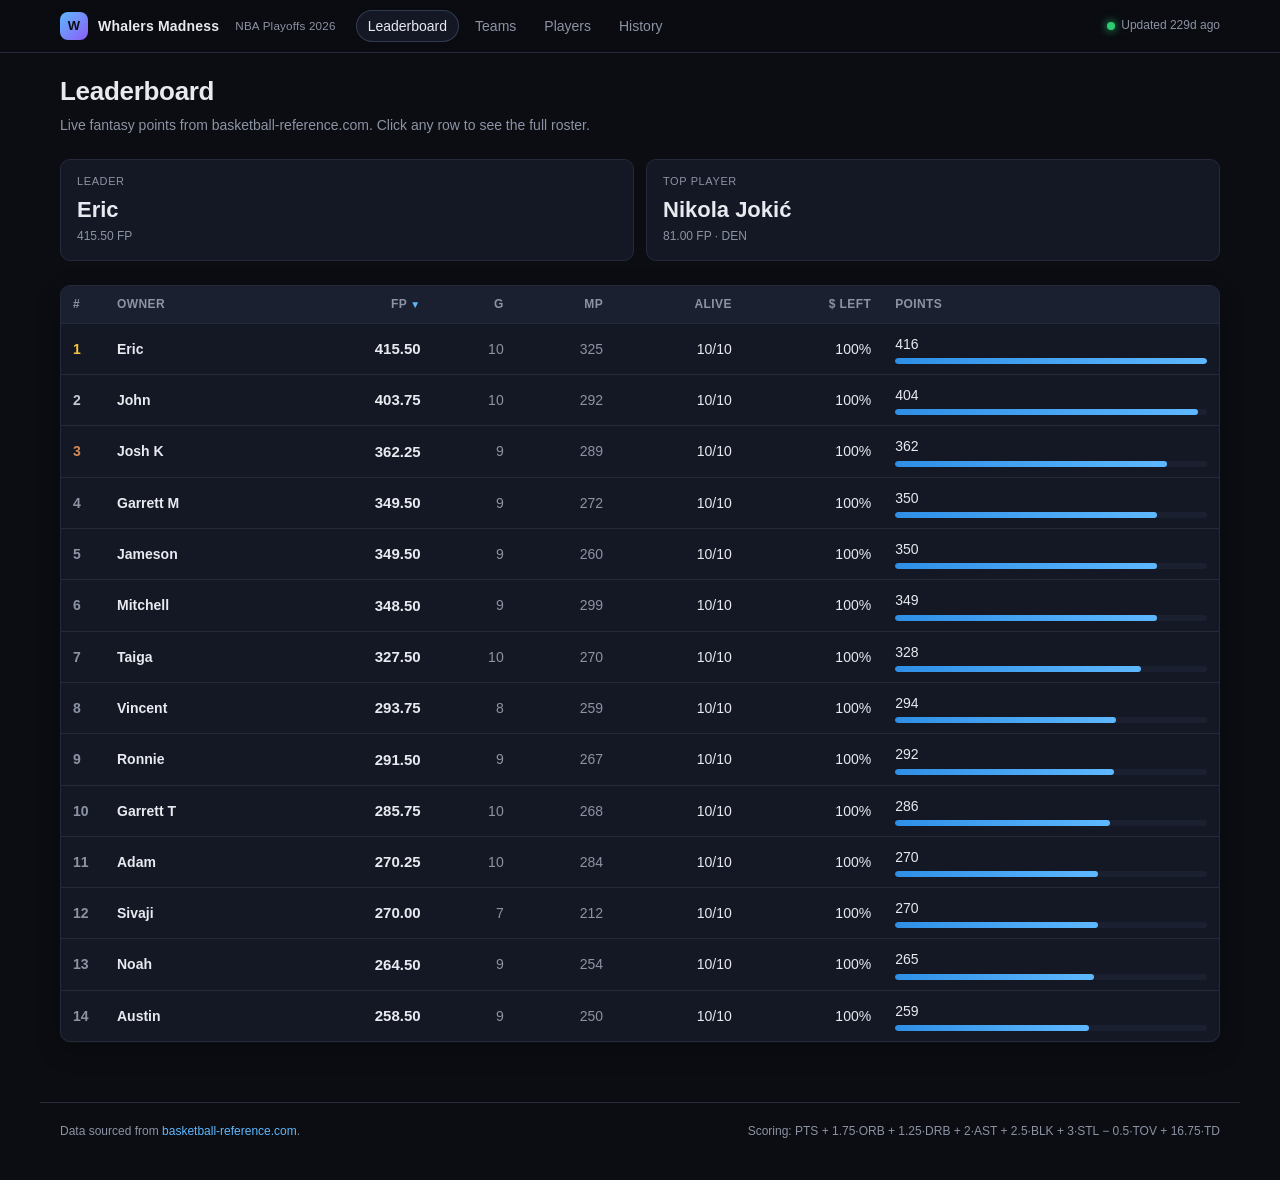
==== index.html @ 72599ed0 "feat: initial Whalers Madness NBA playoff fantasy site Static site with leaderboard, team detail, pl" ====
<!doctype html>
<html lang="en">
<head>
  <meta charset="utf-8">
  <meta name="viewport" content="width=device-width,initial-scale=1">
  <title>Leaderboard · Whalers Madness</title>
  <link rel="icon" href="data:image/svg+xml;utf8,<svg xmlns='http://www.w3.org/2000/svg' viewBox='0 0 32 32'><rect rx='8' width='32' height='32' fill='%235eb8ff'/><text x='50%25' y='56%25' text-anchor='middle' font-size='18' font-family='system-ui' font-weight='900' fill='%230b0d12'>W</text></svg>">
  <link rel="stylesheet" href="assets/css/style.css">
</head>
<body>
  <header class="site-header">
    <div class="inner">
      <a class="brand" href="./">
        <span class="logo">W</span>
        Whalers Madness <small>NBA Playoffs 2026</small>
      </a>
      <nav class="site-nav">
        <a href="./" data-page="leaderboard">Leaderboard</a>
        <a href="teams.html" data-page="teams">Teams</a>
        <a href="players.html" data-page="players">Players</a>
        <a href="history.html" data-page="history">History</a>
      </nav>
      <span class="updated"><span class="dot"></span><span id="updated-at">Loading…</span></span>
    </div>
  </header>

  <main>
    <h1 class="page-title">Leaderboard</h1>
    <p class="page-subtitle">Live fantasy points from basketball-reference.com. Click any row to see the full roster.</p>

    <div id="summary" class="stat-row"></div>

    <div class="table-wrap">
      <div class="table-scroll">
        <table class="stats" id="leaderboard-table">
          <thead>
            <tr>
              <th class="left" data-sort-key="rank" data-sort-default="asc">#</th>
              <th class="left" data-sort-key="owner" data-sort-default="asc">Owner</th>
              <th data-sort-key="FP">FP</th>
              <th class="hide-sm" data-sort-key="G">G</th>
              <th class="hide-sm" data-sort-key="MP">MP</th>
              <th data-sort-key="playersLeft">Alive</th>
              <th class="hide-sm" data-sort-key="salaryLeftPct">$ Left</th>
              <th class="left hide-sm">Points</th>
            </tr>
          </thead>
          <tbody><tr><td colspan="8" class="loading">Loading leaderboard</td></tr></tbody>
        </table>
      </div>
    </div>
  </main>

  <footer class="site-footer">
    <span>Data sourced from <a href="https://www.basketball-reference.com/" target="_blank" rel="noopener">basketball-reference.com</a>.</span>
    <span>Scoring: PTS + 1.75·ORB + 1.25·DRB + 2·AST + 2.5·BLK + 3·STL − 0.5·TOV + 16.75·TD</span>
  </footer>

  <script type="module" src="assets/js/leaderboard.js"></script>
</body>
</html>
---- assets/css/style.css ----
:root {
  --bg: #0b0d12;
  --surface: #141824;
  --surface-2: #1b2030;
  --border: #242a3a;
  --border-strong: #323a4f;
  --text: #e8eaf0;
  --muted: #8c93a4;
  --accent: #5eb8ff;
  --accent-strong: #2e8fe6;
  --gold: #f5c443;
  --silver: #c8cbd1;
  --bronze: #d38a55;
  --good: #2ecc71;
  --bad: #ff5a5f;
  --warn: #f6ad3c;
  --radius: 10px;
  --shadow: 0 1px 0 rgba(255,255,255,0.02), 0 8px 24px rgba(0,0,0,0.25);
  --mono: "SF Mono", "JetBrains Mono", Menlo, Consolas, monospace;
}

* { box-sizing: border-box; }

html, body {
  margin: 0;
  padding: 0;
  background: var(--bg);
  color: var(--text);
  font-family: -apple-system, BlinkMacSystemFont, "Segoe UI", Roboto,
    "Helvetica Neue", Arial, sans-serif;
  font-size: 14px;
  line-height: 1.45;
  -webkit-font-smoothing: antialiased;
}

a { color: var(--accent); text-decoration: none; }
a:hover { color: var(--accent-strong); }

/* ------------------------------------------------------- Header / nav */

.site-header {
  position: sticky;
  top: 0;
  z-index: 10;
  background: rgba(11, 13, 18, 0.92);
  backdrop-filter: blur(10px);
  border-bottom: 1px solid var(--border);
}

.site-header .inner {
  max-width: 1200px;
  margin: 0 auto;
  padding: 10px 20px;
  display: flex;
  align-items: center;
  gap: 20px;
  flex-wrap: wrap;
}

.brand {
  display: flex;
  align-items: center;
  gap: 10px;
  font-weight: 700;
  color: var(--text);
  letter-spacing: 0.2px;
}
.brand .logo {
  width: 28px;
  height: 28px;
  border-radius: 8px;
  background: linear-gradient(135deg, var(--accent) 0%, #8b5cf6 100%);
  display: grid;
  place-items: center;
  color: #0b0d12;
  font-weight: 900;
  font-size: 13px;
}
.brand small {
  font-weight: 500;
  color: var(--muted);
  margin-left: 6px;
}

.site-nav {
  display: flex;
  gap: 4px;
  flex-wrap: wrap;
}
.site-nav a {
  padding: 6px 12px;
  border-radius: 999px;
  color: var(--muted);
  font-weight: 500;
}
.site-nav a:hover { color: var(--text); background: var(--surface); }
.site-nav a.active {
  color: var(--text);
  background: var(--surface);
  box-shadow: inset 0 0 0 1px var(--border-strong);
}

.updated {
  margin-left: auto;
  font-size: 12px;
  color: var(--muted);
  display: flex;
  gap: 6px;
  align-items: center;
}
.updated .dot {
  width: 8px;
  height: 8px;
  border-radius: 50%;
  background: var(--good);
  box-shadow: 0 0 8px var(--good);
  animation: pulse 2s ease-in-out infinite;
}
@keyframes pulse {
  0%, 100% { opacity: 1; }
  50% { opacity: 0.4; }
}

/* --------------------------------------------------------- Main layout */

main {
  max-width: 1200px;
  margin: 0 auto;
  padding: 20px;
}

h1.page-title {
  margin: 0 0 4px 0;
  font-size: 26px;
  letter-spacing: -0.3px;
}
.page-subtitle {
  color: var(--muted);
  margin: 0 0 24px 0;
  font-size: 14px;
}

.section-title {
  margin: 28px 0 12px 0;
  font-size: 15px;
  color: var(--muted);
  letter-spacing: 0.5px;
  text-transform: uppercase;
  font-weight: 600;
}

/* ----------------------------------------------------------- Stat cards */

.stat-row {
  display: grid;
  grid-template-columns: repeat(auto-fit, minmax(180px, 1fr));
  gap: 12px;
  margin-bottom: 24px;
}
.stat-card {
  background: var(--surface);
  border: 1px solid var(--border);
  border-radius: var(--radius);
  padding: 14px 16px;
}
.stat-card .label {
  font-size: 11px;
  text-transform: uppercase;
  letter-spacing: 0.6px;
  color: var(--muted);
  margin-bottom: 4px;
}
.stat-card .value {
  font-size: 22px;
  font-weight: 700;
  color: var(--text);
  font-variant-numeric: tabular-nums;
}
.stat-card .sub {
  font-size: 12px;
  color: var(--muted);
  margin-top: 2px;
}

/* -------------------------------------------------------------- Tables */

.table-wrap {
  background: var(--surface);
  border: 1px solid var(--border);
  border-radius: var(--radius);
  overflow: hidden;
  box-shadow: var(--shadow);
}
.table-scroll { overflow-x: auto; }

table.stats {
  width: 100%;
  border-collapse: collapse;
  font-variant-numeric: tabular-nums;
}
table.stats th,
table.stats td {
  padding: 10px 12px;
  text-align: right;
  white-space: nowrap;
  border-bottom: 1px solid var(--border);
}
table.stats th {
  background: var(--surface-2);
  color: var(--muted);
  font-weight: 600;
  font-size: 12px;
  text-transform: uppercase;
  letter-spacing: 0.4px;
  cursor: pointer;
  user-select: none;
  position: sticky;
  top: 0;
}
table.stats th:hover { color: var(--text); }
table.stats th.sort-asc::after  { content: " \25B2"; font-size: 10px; color: var(--accent); }
table.stats th.sort-desc::after { content: " \25BC"; font-size: 10px; color: var(--accent); }
table.stats tbody tr { transition: background 0.1s; }
table.stats tbody tr:hover { background: rgba(94, 184, 255, 0.05); }
table.stats tbody tr:last-child td { border-bottom: none; }

table.stats td.left,
table.stats th.left { text-align: left; }

table.stats .rank {
  font-weight: 700;
  color: var(--muted);
  width: 44px;
}
table.stats .rank.medal-1 { color: var(--gold); }
table.stats .rank.medal-2 { color: var(--silver); }
table.stats .rank.medal-3 { color: var(--bronze); }

table.stats .big { font-size: 15px; font-weight: 700; color: var(--text); }
table.stats .player-name { font-weight: 600; color: var(--text); }
table.stats .owner-name { font-weight: 700; color: var(--text); font-size: 14px; }
table.stats .muted { color: var(--muted); }

table.stats td.pos-g { color: #7ecbff; }
table.stats td.pos-f { color: #b594ff; }
table.stats td.pos-c { color: #f59b5e; }

/* Bar inside cell for visual leaderboards */
td.bar-cell { min-width: 160px; position: relative; padding-right: 16px; }
td.bar-cell .bar-track {
  height: 6px;
  background: var(--surface-2);
  border-radius: 3px;
  margin-top: 4px;
  overflow: hidden;
}
td.bar-cell .bar-fill {
  height: 100%;
  background: linear-gradient(90deg, var(--accent-strong), var(--accent));
  border-radius: 3px;
}

/* ----------------------------------------------------------- Pills / tags */

.pill {
  display: inline-block;
  padding: 2px 8px;
  border-radius: 999px;
  font-size: 11px;
  font-weight: 600;
  letter-spacing: 0.3px;
  background: var(--surface-2);
  color: var(--muted);
  border: 1px solid var(--border);
}
.pill.active { background: rgba(46, 204, 113, 0.12); color: var(--good); border-color: rgba(46,204,113,0.3); }
.pill.eliminated { background: rgba(255, 90, 95, 0.12); color: var(--bad); border-color: rgba(255,90,95,0.3); }
.pill.team { font-family: var(--mono); background: var(--surface-2); color: var(--text); }

.position-badge {
  display: inline-block;
  min-width: 26px;
  text-align: center;
  padding: 2px 6px;
  border-radius: 4px;
  font-family: var(--mono);
  font-size: 11px;
  font-weight: 600;
  background: var(--surface-2);
  color: var(--muted);
  border: 1px solid var(--border);
}
.position-badge.G { color: #7ecbff; border-color: rgba(126,203,255,0.3); }
.position-badge.F { color: #b594ff; border-color: rgba(181,148,255,0.3); }
.position-badge.C { color: #f59b5e; border-color: rgba(245,155,94,0.3); }

/* ------------------------------------------------------ Team grid cards */

.team-grid {
  display: grid;
  grid-template-columns: repeat(auto-fill, minmax(280px, 1fr));
  gap: 14px;
}
.team-card {
  background: var(--surface);
  border: 1px solid var(--border);
  border-radius: var(--radius);
  padding: 16px;
  display: flex;
  flex-direction: column;
  gap: 10px;
  transition: border-color 0.1s, transform 0.1s;
  cursor: pointer;
}
.team-card:hover {
  border-color: var(--accent);
  transform: translateY(-1px);
}
.team-card .head {
  display: flex;
  justify-content: space-between;
  align-items: baseline;
  gap: 8px;
}
.team-card .owner {
  font-weight: 700;
  font-size: 16px;
  color: var(--text);
}
.team-card .rank-pill {
  font-size: 11px;
  color: var(--muted);
  font-weight: 600;
}
.team-card .fp {
  font-size: 28px;
  font-weight: 800;
  letter-spacing: -0.5px;
  font-variant-numeric: tabular-nums;
}
.team-card .meta {
  display: flex;
  gap: 14px;
  color: var(--muted);
  font-size: 12px;
}

/* ---------------------------------------------------------- Team detail */

.team-summary {
  display: grid;
  grid-template-columns: 1fr auto;
  align-items: center;
  gap: 20px;
  background: var(--surface);
  border: 1px solid var(--border);
  border-radius: var(--radius);
  padding: 20px 24px;
  margin-bottom: 24px;
}
.team-summary h2 {
  margin: 0;
  font-size: 28px;
  letter-spacing: -0.5px;
}
.team-summary .sub {
  color: var(--muted);
  margin-top: 4px;
}
.team-summary .big-fp {
  font-size: 38px;
  font-weight: 800;
  font-variant-numeric: tabular-nums;
  letter-spacing: -1px;
}

/* ------------------------------------------------------------ Loading */

.loading, .error-box {
  padding: 40px;
  text-align: center;
  color: var(--muted);
}
.loading::after {
  content: "";
  display: inline-block;
  width: 14px;
  height: 14px;
  border: 2px solid var(--muted);
  border-top-color: transparent;
  border-radius: 50%;
  animation: spin 0.8s linear infinite;
  margin-left: 8px;
  vertical-align: middle;
}
@keyframes spin { to { transform: rotate(360deg); } }

.error-box {
  background: rgba(255, 90, 95, 0.08);
  border: 1px solid rgba(255, 90, 95, 0.3);
  border-radius: var(--radius);
  color: var(--bad);
}

/* -------------------------------------------------------- Search / filter */

.toolbar {
  display: flex;
  gap: 10px;
  align-items: center;
  margin-bottom: 12px;
  flex-wrap: wrap;
}
.search-input {
  flex: 1;
  min-width: 200px;
  background: var(--surface);
  border: 1px solid var(--border);
  border-radius: 8px;
  padding: 8px 12px;
  color: var(--text);
  font-size: 14px;
  outline: none;
}
.search-input:focus { border-color: var(--accent); }

.filter-group {
  display: flex;
  gap: 2px;
  background: var(--surface);
  border: 1px solid var(--border);
  border-radius: 8px;
  padding: 3px;
}
.filter-group button {
  background: transparent;
  border: none;
  color: var(--muted);
  padding: 6px 12px;
  border-radius: 6px;
  font-size: 13px;
  cursor: pointer;
  font-weight: 500;
}
.filter-group button:hover { color: var(--text); }
.filter-group button.active {
  background: var(--surface-2);
  color: var(--text);
}

/* ---------------------------------------------------------- History chart */

.chart-wrap {
  background: var(--surface);
  border: 1px solid var(--border);
  border-radius: var(--radius);
  padding: 16px;
  overflow-x: auto;
}
.chart-wrap svg { display: block; }
.chart-legend {
  display: flex;
  flex-wrap: wrap;
  gap: 10px 16px;
  margin-top: 12px;
  font-size: 12px;
}
.chart-legend .entry {
  display: inline-flex;
  align-items: center;
  gap: 6px;
  color: var(--muted);
  cursor: pointer;
  user-select: none;
}
.chart-legend .entry .swatch {
  width: 10px;
  height: 10px;
  border-radius: 2px;
  display: inline-block;
}
.chart-legend .entry.on { color: var(--text); }
.chart-legend .entry.off .swatch { opacity: 0.25; }

/* ----------------------------------------------------------- Footer */

footer.site-footer {
  max-width: 1200px;
  margin: 40px auto 20px auto;
  padding: 20px;
  color: var(--muted);
  font-size: 12px;
  border-top: 1px solid var(--border);
  display: flex;
  justify-content: space-between;
  flex-wrap: wrap;
  gap: 10px;
}

/* --------------------------------------------------------- Small screens */

@media (max-width: 640px) {
  h1.page-title { font-size: 22px; }
  table.stats th, table.stats td { padding: 8px 8px; font-size: 13px; }
  .team-summary { grid-template-columns: 1fr; }
  .team-summary .big-fp { font-size: 30px; }
  main { padding: 14px; }
  .updated { width: 100%; order: 99; }
  .hide-sm { display: none !important; }
}
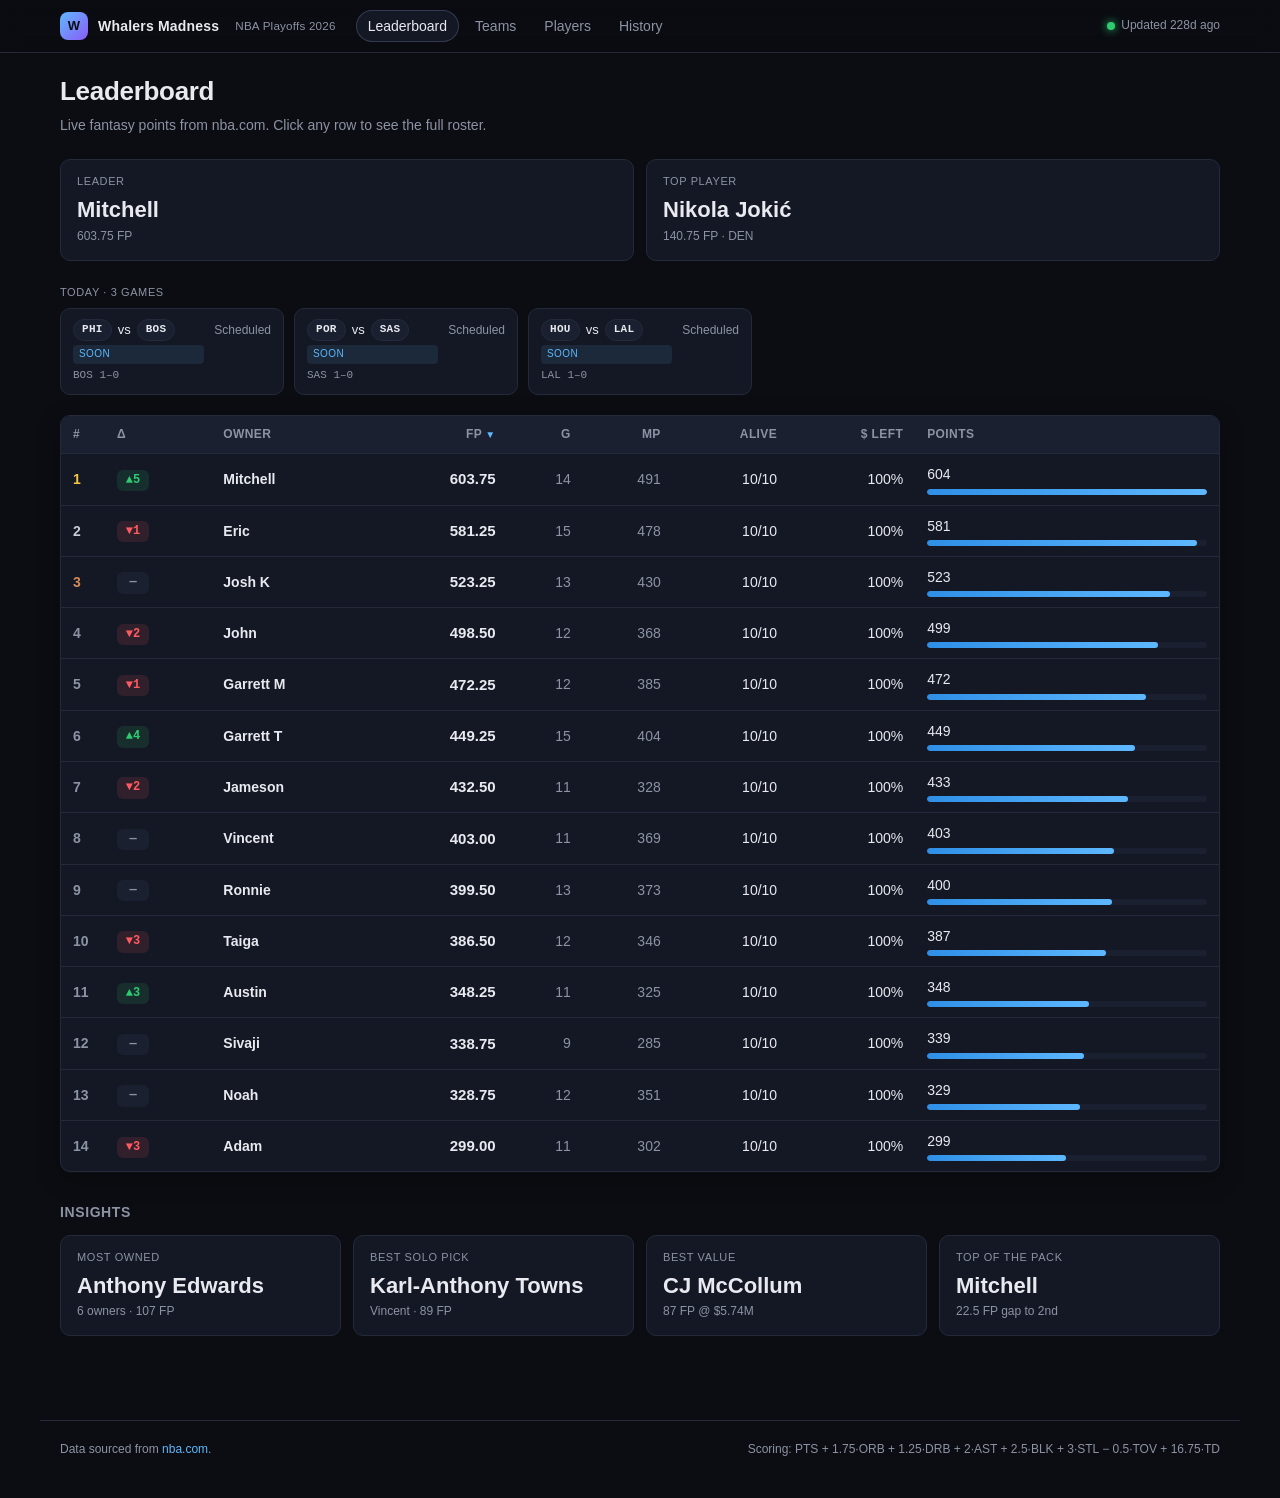
==== commit afe11e3a: "fix: update data source attribution and make player rows fully clickable - Replace all basketball-re" ====
--- a/index.html
+++ b/index.html
@@ -26,9 +26,10 @@
 
   <main>
     <h1 class="page-title">Leaderboard</h1>
-    <p class="page-subtitle">Live fantasy points from basketball-reference.com. Click any row to see the full roster.</p>
+    <p class="page-subtitle">Live fantasy points from nba.com. Click any row to see the full roster.</p>
 
     <div id="summary" class="stat-row"></div>
+    <div id="today" class="today-strip"></div>
 
     <div class="table-wrap">
       <div class="table-scroll">
@@ -36,6 +37,7 @@
           <thead>
             <tr>
               <th class="left" data-sort-key="rank" data-sort-default="asc">#</th>
+              <th class="left hide-sm" data-sort-key="rankDelta" data-sort-default="desc">Δ</th>
               <th class="left" data-sort-key="owner" data-sort-default="asc">Owner</th>
               <th data-sort-key="FP">FP</th>
               <th class="hide-sm" data-sort-key="G">G</th>
@@ -45,14 +47,16 @@
               <th class="left hide-sm">Points</th>
             </tr>
           </thead>
-          <tbody><tr><td colspan="8" class="loading">Loading leaderboard</td></tr></tbody>
+          <tbody><tr><td colspan="9" class="loading">Loading leaderboard</td></tr></tbody>
         </table>
       </div>
     </div>
+
+    <div id="insights" class="insights"></div>
   </main>
 
   <footer class="site-footer">
-    <span>Data sourced from <a href="https://www.basketball-reference.com/" target="_blank" rel="noopener">basketball-reference.com</a>.</span>
+    <span>Data sourced from <a href="https://www.nba.com/" target="_blank" rel="noopener">nba.com</a>.</span>
     <span>Scoring: PTS + 1.75·ORB + 1.25·DRB + 2·AST + 2.5·BLK + 3·STL − 0.5·TOV + 16.75·TD</span>
   </footer>
 
--- a/assets/css/style.css
+++ b/assets/css/style.css
@@ -222,6 +222,7 @@
 table.stats th.sort-desc::after { content: " \25BC"; font-size: 10px; color: var(--accent); }
 table.stats tbody tr { transition: background 0.1s; }
 table.stats tbody tr:hover { background: rgba(94, 184, 255, 0.05); }
+table.stats tbody tr.clickable-row:hover { background: rgba(94, 184, 255, 0.1); cursor: pointer; }
 table.stats tbody tr:last-child td { border-bottom: none; }
 
 table.stats td.left,
@@ -237,7 +238,8 @@
 table.stats .rank.medal-3 { color: var(--bronze); }
 
 table.stats .big { font-size: 15px; font-weight: 700; color: var(--text); }
-table.stats .player-name { font-weight: 600; color: var(--text); }
+table.stats .player-name { font-weight: 600; color: var(--accent); }
+table.stats tr.clickable-row .player-name { text-decoration: underline; text-underline-offset: 2px; }
 table.stats .owner-name { font-weight: 700; color: var(--text); font-size: 14px; }
 table.stats .muted { color: var(--muted); }
 
@@ -497,6 +499,168 @@
   gap: 10px;
 }
 
+/* ----------------------------------------------------- Rank movement */
+
+.move {
+  display: inline-block;
+  min-width: 32px;
+  padding: 2px 6px;
+  border-radius: 6px;
+  font-size: 12px;
+  font-weight: 600;
+  font-family: var(--mono);
+  text-align: center;
+  background: var(--surface-2);
+  color: var(--muted);
+}
+.move.up { color: var(--good); background: rgba(46, 204, 113, 0.12); }
+.move.down { color: var(--bad); background: rgba(255, 90, 95, 0.12); }
+.move.flat { color: var(--muted); }
+
+/* ---------------------------------------------------- Today's games */
+
+.today-strip {
+  margin: 14px 0 20px 0;
+}
+.today-label {
+  font-size: 11px;
+  letter-spacing: 0.6px;
+  text-transform: uppercase;
+  color: var(--muted);
+  margin-bottom: 8px;
+}
+.today-games {
+  display: grid;
+  grid-template-columns: repeat(auto-fill, minmax(220px, 1fr));
+  gap: 10px;
+}
+.today-game {
+  background: var(--surface);
+  border: 1px solid var(--border);
+  border-radius: var(--radius);
+  padding: 10px 12px;
+  display: grid;
+  grid-template-columns: 1fr auto;
+  grid-template-rows: auto auto;
+  align-items: center;
+  gap: 4px 10px;
+}
+.today-matchup {
+  display: flex;
+  align-items: center;
+  gap: 6px;
+  font-size: 13px;
+}
+.today-score {
+  font-family: var(--mono);
+  font-weight: 700;
+  font-size: 15px;
+}
+.today-status {
+  font-size: 12px;
+  color: var(--muted);
+}
+.today-pill {
+  font-size: 10px;
+  padding: 2px 6px;
+  border-radius: 4px;
+  background: var(--surface-2);
+  color: var(--muted);
+  text-transform: uppercase;
+  letter-spacing: 0.4px;
+}
+.today-pill.final { color: var(--muted); }
+.today-pill.live {
+  color: #fff;
+  background: var(--bad);
+  animation: pulse 1.8s infinite;
+}
+.today-pill.scheduled { color: var(--accent); background: rgba(94, 184, 255, 0.1); }
+.today-series {
+  grid-column: 1 / -1;
+  font-size: 11px;
+  color: var(--muted);
+  font-family: var(--mono);
+}
+.today-empty {
+  background: var(--surface);
+  border: 1px solid var(--border);
+  border-radius: var(--radius);
+  padding: 10px 14px;
+  display: flex;
+  align-items: center;
+  gap: 12px;
+  color: var(--muted);
+  font-size: 13px;
+}
+.today-empty .today-label { margin: 0; }
+
+@keyframes pulse {
+  0%, 100% { opacity: 1; }
+  50% { opacity: 0.55; }
+}
+
+/* ------------------------------------------------------- Insights */
+
+.insights { margin-top: 30px; }
+.section-title {
+  font-size: 14px;
+  letter-spacing: 0.6px;
+  text-transform: uppercase;
+  color: var(--muted);
+  margin: 0 0 12px 0;
+  font-weight: 600;
+}
+.insight-card { }
+
+/* ---------------------------------------------------- Series strip */
+
+.series-strip {
+  display: grid;
+  grid-template-columns: repeat(auto-fill, minmax(240px, 1fr));
+  gap: 10px;
+  margin: 14px 0 24px 0;
+}
+.series-card {
+  background: var(--surface);
+  border: 1px solid var(--border);
+  border-radius: var(--radius);
+  padding: 10px 12px;
+  display: flex;
+  flex-direction: column;
+  gap: 6px;
+}
+.series-card .round-label {
+  font-size: 10px;
+  letter-spacing: 0.5px;
+  text-transform: uppercase;
+  color: var(--muted);
+}
+.series-card .matchup {
+  display: flex;
+  align-items: center;
+  justify-content: space-between;
+  font-family: var(--mono);
+  font-size: 14px;
+}
+.series-card .matchup .leader { color: var(--good); font-weight: 700; }
+.series-card .matchup .trailer { color: var(--muted); }
+.series-card.over .matchup .leader { color: var(--gold); }
+.series-card.risk { border-color: rgba(255, 90, 95, 0.4); }
+
+/* ---------------------------------------------------- At-risk pill */
+
+.pill.at-risk {
+  background: rgba(246, 173, 60, 0.12);
+  color: var(--warn);
+  border: 1px solid rgba(246, 173, 60, 0.25);
+}
+
+/* ---------------------------------------------------- Game log table */
+
+.gamelog-table td, .gamelog-table th { font-family: var(--mono); }
+.gamelog-bigfp { font-weight: 700; }
+
 /* --------------------------------------------------------- Small screens */
 
 @media (max-width: 640px) {
@@ -507,4 +671,6 @@
   main { padding: 14px; }
   .updated { width: 100%; order: 99; }
   .hide-sm { display: none !important; }
-}
+  .today-games { grid-template-columns: 1fr; }
+  .series-strip { grid-template-columns: 1fr 1fr; }
+}
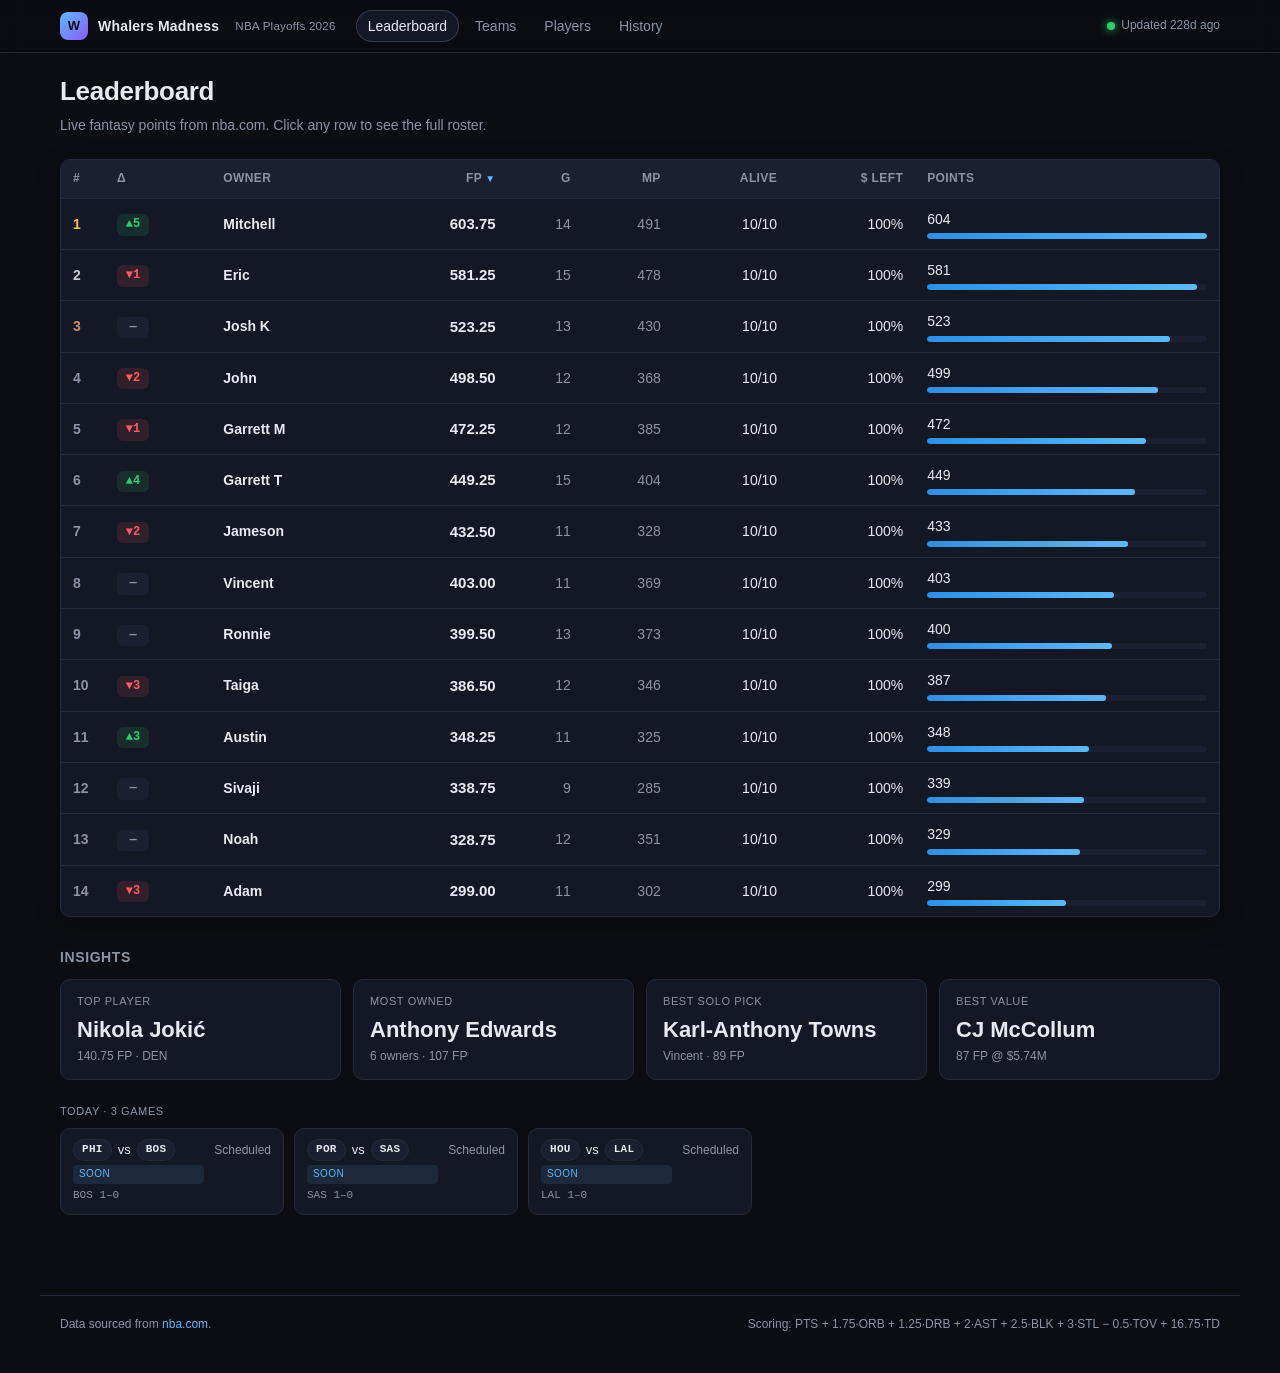
==== commit 13584a8d: "refactor: reorder leaderboard page layout - Move leaderboard table to the top (first thing visible) " ====
--- a/index.html
+++ b/index.html
@@ -28,9 +28,6 @@
     <h1 class="page-title">Leaderboard</h1>
     <p class="page-subtitle">Live fantasy points from nba.com. Click any row to see the full roster.</p>
 
-    <div id="summary" class="stat-row"></div>
-    <div id="today" class="today-strip"></div>
-
     <div class="table-wrap">
       <div class="table-scroll">
         <table class="stats" id="leaderboard-table">
@@ -53,6 +50,7 @@
     </div>
 
     <div id="insights" class="insights"></div>
+    <div id="today" class="today-strip"></div>
   </main>
 
   <footer class="site-footer">
